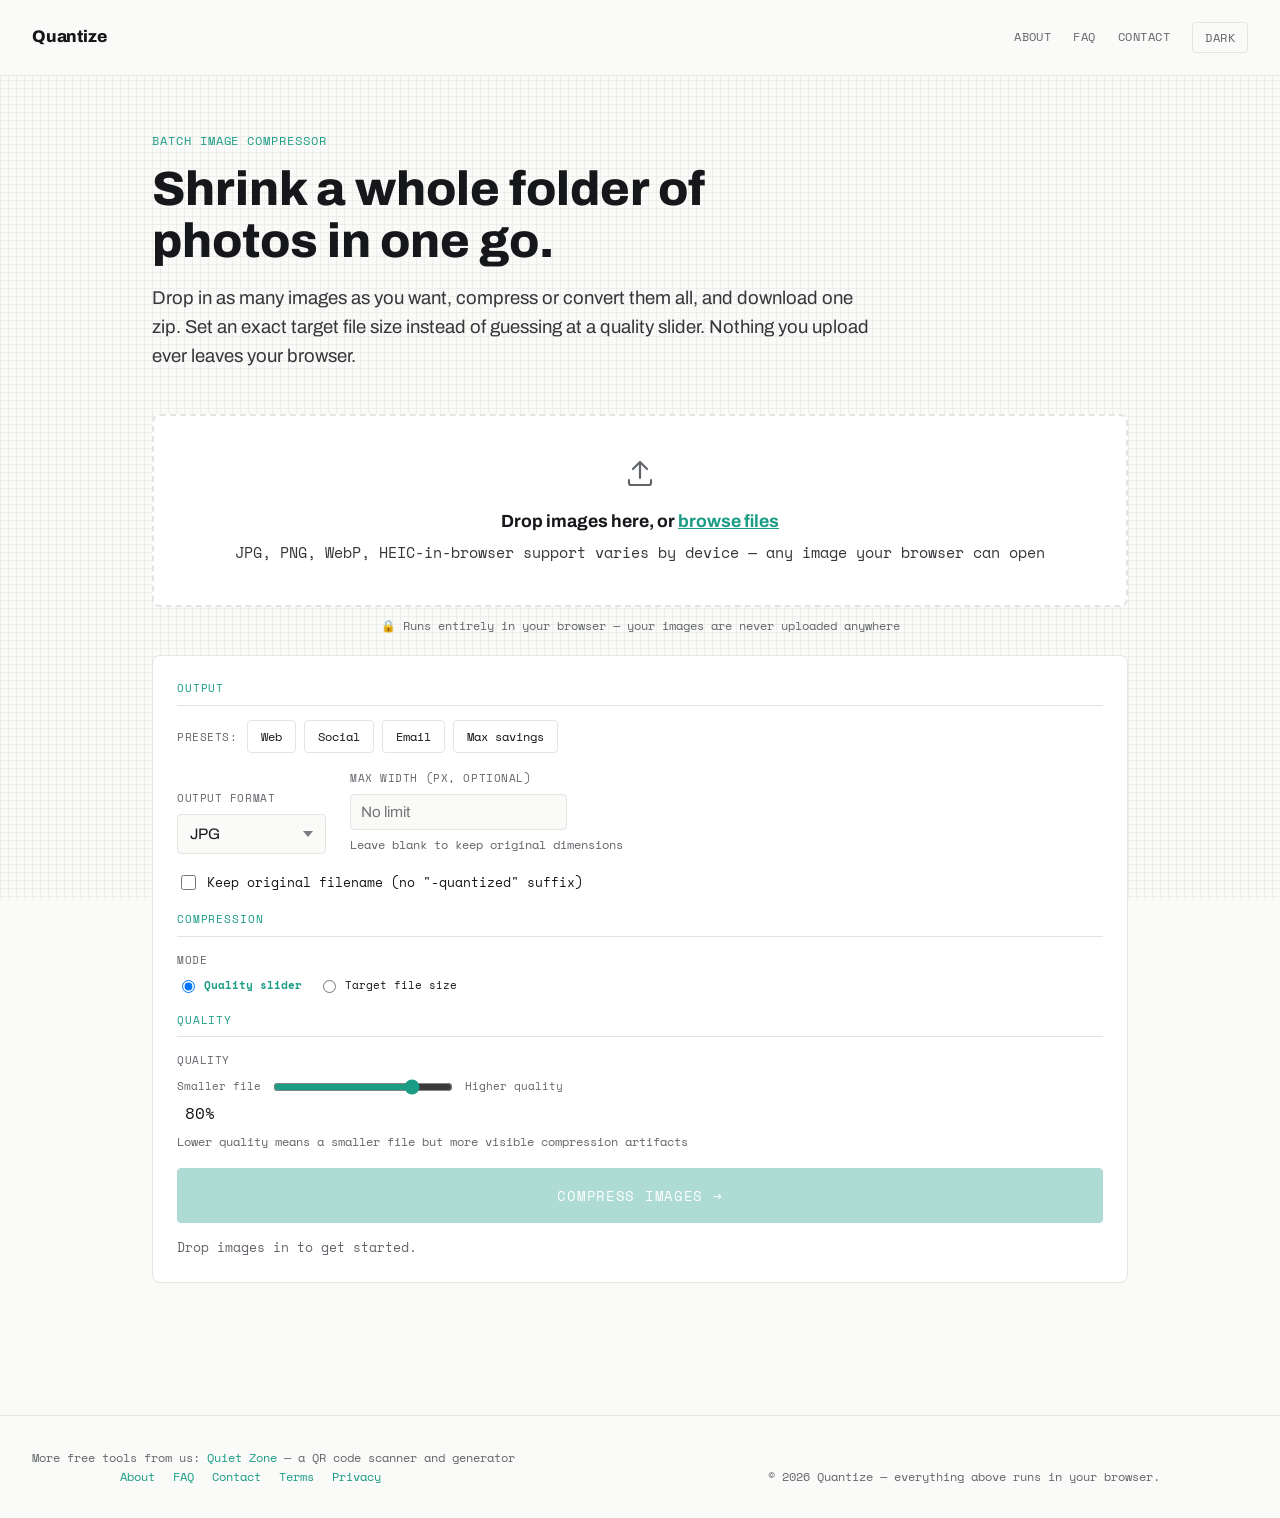
==== index.html @ 9f0f2fe8 "Remove duplicate Compress Again CTA after results, enlarge before/after previews, badge-style ready " ====
<!DOCTYPE html>
<html lang="en">
<head>
<meta charset="UTF-8">
<meta name="viewport" content="width=device-width, initial-scale=1">
<!-- Google tag (gtag.js) -->
<script async src="https://www.googletagmanager.com/gtag/js?id=G-Q3MKYL0ENC"></script>
<script>
  window.dataLayer = window.dataLayer || [];
  function gtag(){dataLayer.push(arguments);}
  gtag('js', new Date());
  gtag('config', 'G-Q3MKYL0ENC');
</script>
<meta name="google-adsense-account" content="ca-pub-8828337552440063">
<script>
(function(){
  try {
    var saved = localStorage.getItem('quantize-theme');
    var theme = saved || (window.matchMedia('(prefers-color-scheme: dark)').matches ? 'dark' : 'light');
    document.documentElement.setAttribute('data-theme', theme);
  } catch (e) {}
})();
</script>
<title>Quantize — Compress, resize, and convert images in bulk</title>
<meta name="description" content="Drop in a batch of images, compress them all, and download one zip. Hit an exact target file size automatically, or convert between JPG, WebP, and PNG. Runs entirely in your browser.">
<meta property="og:type" content="website">
<meta property="og:url" content="https://quantizeapp.com/">
<link rel="canonical" href="https://quantizeapp.com/">
<meta property="og:title" content="Quantize — Compress, resize, and convert images in bulk">
<meta property="og:description" content="Drop in a batch of images, compress them all, and download one zip. Hit an exact target file size automatically, or convert between JPG, WebP, and PNG.">
<meta property="og:image" content="https://quantizeapp.com/quantize-og.png">
<meta property="og:image:width" content="1200">
<meta property="og:image:height" content="630">
<meta name="twitter:card" content="summary_large_image">
<link rel="icon" href="data:image/svg+xml,<svg xmlns='http://www.w3.org/2000/svg' viewBox='0 0 40 40'><rect width='40' height='40' fill='%23FAFAF9'/><rect x='6' y='6' width='12' height='12' fill='%23E4572E'/><rect x='22' y='22' width='12' height='12' fill='%231B9C85'/></svg>">
<link rel="preconnect" href="https://fonts.googleapis.com">
<link href="https://fonts.googleapis.com/css2?family=Archivo:wght@400;700;800&family=Space+Mono:wght@400;700&display=swap" rel="stylesheet">
<link rel="stylesheet" href="quantize-styles.css">
</head>
<body>

<header class="nav">
  <a href="index.html" class="wordmark">Quantize</a>
  <nav class="nav-links">
    <a href="quantize-about.html">About</a>
    <a href="quantize-faq.html">FAQ</a>
    <a href="quantize-contact.html">Contact</a>
    <button id="themeToggle" class="theme-toggle" aria-label="Switch to dark theme">Dark</button>
  </nav>
</header>

<main>
  <section class="hero">
    <p class="eyebrow">Batch image compressor</p>
    <h1>Shrink a whole folder of photos in one go.</h1>
    <p class="lead">Drop in as many images as you want, compress or convert them all, and download one zip. Set an exact target file size instead of guessing at a quality slider. Nothing you upload ever leaves your browser.</p>
  </section>

  <section class="tool">
    <div class="drop-zone" id="dropZone" tabindex="0" role="button" aria-label="Drop images here or press Enter to browse files">
      <svg class="upload-icon" width="34" height="34" viewBox="0 0 34 34" fill="none" xmlns="http://www.w3.org/2000/svg" aria-hidden="true">
        <path d="M17 22V6M17 6L10 13M17 6L24 13" stroke="currentColor" stroke-width="2.2" stroke-linecap="round" stroke-linejoin="round"/>
        <path d="M6 24V27C6 28.1046 6.89543 29 8 29H26C27.1046 29 28 28.1046 28 27V24" stroke="currentColor" stroke-width="2.2" stroke-linecap="round" stroke-linejoin="round"/>
      </svg>
      <p class="big" id="dropZoneHeadline">Drop images here, or <span class="browse-link">browse files</span></p>
      <p>JPG, PNG, WebP, HEIC-in-browser support varies by device — any image your browser can open</p>
      <input type="file" id="fileInput" accept="image/*" multiple hidden>
    </div>
    <p class="privacy-badge">🔒 Runs entirely in your browser — your images are never uploaded anywhere</p>
    <p class="upload-error" id="uploadError" hidden></p>

    <div class="preview-bar" id="previewBar">
      <div class="preview-thumbs" id="previewThumbs"></div>
      <p class="preview-count" id="previewCount"></p>
      <span class="upload-confirm" id="uploadConfirm">✓ Added</span>
      <div class="preview-actions">
        <button class="secondary" id="addMoreBtn">+ Add more</button>
        <button class="secondary" id="clearAllBtn">Clear all</button>
      </div>
    </div>

    <div class="controls-card">
      <div class="settings-section">
        <p class="section-label">Output</p>
        <div class="preset-row">
          <span class="preset-label">Presets:</span>
          <button type="button" class="preset-btn" data-preset="web">Web</button>
          <button type="button" class="preset-btn" data-preset="social">Social</button>
          <button type="button" class="preset-btn" data-preset="email">Email</button>
          <button type="button" class="preset-btn" data-preset="max">Max savings</button>
        </div>
        <div class="control-row">
          <div class="control-group">
            <label for="formatSelect">Output format</label>
            <select id="formatSelect">
              <option value="jpeg" selected>JPG</option>
              <option value="webp">WebP</option>
              <option value="png">PNG (lossless)</option>
            </select>
          </div>
          <div class="control-group">
            <label for="maxWidthInput">Max width (px, optional)</label>
            <input type="number" id="maxWidthInput" placeholder="No limit" min="1">
            <span class="field-hint">Leave blank to keep original dimensions</span>
          </div>
        </div>
        <label class="checkbox-row">
          <input type="checkbox" id="keepOriginalNameCheckbox">
          Keep original filename (no "-quantized" suffix)
        </label>
        <p class="png-note" id="pngNote" hidden>PNG is lossless — quality and target-size settings don't apply to it.</p>
      </div>

      <div class="settings-section">
        <p class="section-label">Compression</p>
        <div class="control-row">
          <div class="control-group">
            <label>Mode</label>
            <div class="mode-radios">
              <label><input type="radio" name="mode" value="quality" checked> Quality slider</label>
              <label><input type="radio" name="mode" value="target"> Target file size</label>
            </div>
          </div>
        </div>
      </div>

      <div class="settings-section">
        <p class="section-label" id="qualitySectionLabel">Quality</p>
        <div class="control-row" id="qualityGroup">
          <div class="control-group">
            <label for="qualitySlider">Quality</label>
            <div class="slider-row">
              <span class="slider-endlabel">Smaller file</span>
              <input type="range" id="qualitySlider" min="1" max="100" value="80">
              <span class="slider-endlabel">Higher quality</span>
            </div>
            <span id="qualityValueLabel">80%</span>
            <span class="field-hint">Lower quality means a smaller file but more visible compression artifacts</span>
          </div>
        </div>

        <div class="control-row" id="targetGroup" hidden>
          <div class="control-group">
            <label for="targetSizeInput">Target size</label>
            <div class="target-inputs">
              <input type="number" id="targetSizeInput" placeholder="500" min="1">
              <select id="targetUnitSelect">
                <option value="KB" selected>KB</option>
                <option value="MB">MB</option>
              </select>
            </div>
            <span class="field-hint">An attempted maximum, not a guarantee — already-compressed images may land slightly higher</span>
          </div>
        </div>
      </div>

      <div class="cta-block" id="ctaBlock">
        <div class="estimate-box" id="estimateBox" hidden>
          <span class="estimate-label" id="estimateLabel">Estimate</span>
          <div class="estimate-line">
            <span class="estimate-col">
              <span class="estimate-tag">Original</span>
              <span class="estimate-original" id="estimateOriginal">—</span>
            </span>
            <span class="arrow">→</span>
            <span class="estimate-col">
              <span class="estimate-tag">Output</span>
              <span class="estimate-value" id="estimateValue">—</span>
            </span>
          </div>
          <div class="estimate-savings" id="estimateReduction">—</div>
        </div>
        <div class="action-row">
          <button class="primary cta-big" id="processAllBtn" disabled>Compress images →</button>
        </div>
        <p id="summary">Drop images in to get started.</p>
      </div>

      <div class="progress-wrap" id="progressWrap" hidden>
        <div class="progress-track"><div class="progress-fill" id="progressFill"></div></div>
        <p class="progress-status" id="progressStatusText" aria-live="polite">0 / 0 images</p>
        <p class="progress-file" id="progressFileText"></p>
      </div>

      <div class="results-panel" id="resultsPanel" aria-live="polite">
        <p class="results-status">✓ Compression complete</p>
        <div class="results-hero">
          <span class="results-hero-pct" id="resultsPct">0%</span>
          <span class="results-hero-label" id="resultsHeroLabel">smaller</span>
        </div>
        <p class="results-sizes">
          <span class="results-tag">Original</span>
          <span id="resultsOriginal">0 B</span>
          <span class="arrow">→</span>
          <span class="results-tag">Output</span>
          <span class="accent" id="resultsFinal">0 B</span>
        </p>
        <p class="results-saved" id="resultsSaved" hidden></p>
        <p class="results-ready" id="resultsReady" hidden><span class="results-ready-badge">✓ Ready to download</span></p>
        <p class="results-note" id="resultsNote" hidden></p>
        <p class="results-meta" id="resultsMeta" hidden></p>
        <p class="results-count" id="resultsCountLine" hidden></p>

        <div class="results-preview" id="resultsPreview" hidden>
          <div class="results-preview-col">
            <img id="resultsBeforeImg" alt="Original">
            <span class="compare-label">Original</span>
          </div>
          <div class="results-preview-col">
            <img id="resultsAfterImg" alt="Compressed">
            <span class="compare-label">Compressed</span>
          </div>
        </div>

        <p class="results-download-summary" id="resultsDownloadSummary" hidden>
          <span id="resultsDownloadSummaryText"></span>
          <button type="button" class="copy-btn" id="copyResultInfoBtn">Copy</button>
        </p>

        <button class="secondary" id="tryLowerQualityBtn" hidden>Try lower quality</button>
        <button class="primary cta-big results-download-btn" id="downloadZipBtn" disabled>Download image →</button>
        <button class="text-link" id="downloadAnywayBtn" hidden>Download compressed version anyway</button>
        <p class="results-settings-recap" id="resultsSettingsRecap"></p>
        <div class="results-secondary">
          <button class="secondary" id="compressAgainBtn">Compress again</button>
          <button class="secondary" id="addMoreResultsBtn">Add more images</button>
        </div>
      </div>
    </div>

    <div class="file-list" id="fileList"></div>
    <button class="secondary" id="fileListToggleBtn" hidden></button>
  </section>
</main>

<div class="lightbox" id="lightbox" hidden>
  <button class="lightbox-close" id="lightboxClose" aria-label="Close preview">×</button>
  <img id="lightboxImg" alt="Full-size preview">
</div>

<footer>
<p class="network-links">More free tools from us: <a href="https://usequietzone.com">Quiet Zone</a> — a QR code scanner and generator</p>
  <div class="foot-inner">
    <nav>
      <a href="quantize-about.html">About</a>
      <a href="quantize-faq.html">FAQ</a>
      <a href="quantize-contact.html">Contact</a>
      <a href="quantize-terms.html">Terms</a>
      <a href="quantize-privacy.html">Privacy</a>
    </nav>
    <p>© 2026 Quantize — everything above runs in your browser.</p>
  </div>
</footer>

<script src="quantize-app.js"></script>
<script src="quantize-theme.js"></script>
</body>
</html>
---- quantize-styles.css ----
:root {
  --paper: #FAFAF9;
  --panel: #FFFFFF;
  --ink: #16171A;
  --muted: #62666B;
  --line: #E4E4E1;
  --grid-line: rgba(228, 228, 225, 0.55);
  --before: #E4572E;
  --after: #1B9C85;
  --drop-hover-bg: #F3FBF9;
  --body-text: #34363A;
  --radius: 4px;
  --display: 'Archivo', sans-serif;
  --body: 'Archivo', sans-serif;
  --mono: 'Space Mono', ui-monospace, monospace;
}

html[data-theme="dark"] {
  --paper: #14151A;
  --panel: #1D1F26;
  --ink: #F2F2F0;
  --muted: #AEB1B8;
  --line: #2E313B;
  --grid-line: rgba(46, 49, 59, 0.45);
  --before: #FF7A52;
  --after: #3FCDAE;
  --drop-hover-bg: #172420;
  --body-text: #C7C9CE;
}

* { box-sizing: border-box; }
html, body { margin: 0; padding: 0; }
body {
  background-color: var(--paper);
  background-image:
    linear-gradient(var(--grid-line) 1px, transparent 1px),
    linear-gradient(90deg, var(--grid-line) 1px, transparent 1px);
  background-size: 8px 8px;
  background-attachment: fixed;
  color: var(--ink);
  font-family: var(--body);
  line-height: 1.55;
  -webkit-font-smoothing: antialiased;
}
a { color: var(--after); text-decoration: none; }
a:hover { text-decoration: underline; }
button:focus-visible, a:focus-visible, input:focus-visible, select:focus-visible, .drop-zone:focus-visible {
  outline: 2px solid var(--after);
  outline-offset: 2px;
}

.wordmark {
  font-family: var(--display); font-weight: 800; font-size: 1.05rem; letter-spacing: -.01em; color: var(--ink);
}

header.nav {
  display: flex; justify-content: space-between; align-items: center;
  padding: 22px 32px; border-bottom: 1px solid var(--line); background: var(--paper);
}
.nav-links { display: flex; align-items: center; gap: 22px; font-family: var(--mono); font-size: .74rem; text-transform: uppercase; letter-spacing: .04em; }
.nav-links a { color: var(--muted); }
.nav-links a:hover { color: var(--ink); text-decoration: none; }
.theme-toggle {
  font-family: var(--mono); font-size: .72rem; text-transform: uppercase; letter-spacing: .04em;
  background: none; border: 1px solid var(--line); color: var(--muted); padding: 6px 12px;
  border-radius: var(--radius); cursor: pointer;
}
.theme-toggle:hover { color: var(--ink); border-color: var(--ink); }

main { max-width: 1040px; margin: 0 auto; padding: 0 32px; }

/* Hero */
.hero { padding: 56px 0 36px; max-width: 720px; }
.hero .eyebrow { font-family: var(--mono); font-size: .74rem; text-transform: uppercase; letter-spacing: .08em; color: var(--after); margin: 0 0 14px; }
.hero h1 { font-family: var(--display); font-weight: 800; font-size: clamp(2rem, 4vw, 3rem); line-height: 1.08; margin: 0 0 16px; }
.hero p.lead { color: var(--body-text); font-size: 1.16rem; margin: 0; }

/* Drop zone */
.tool { padding: 8px 0 72px; }
.drop-zone {
  border: 2px dashed var(--line); border-radius: 8px; background: var(--panel);
  padding: 40px 24px; text-align: center; cursor: pointer; transition: border-color .15s ease, background .15s ease;
}
.drop-zone:hover, .drop-zone.dragover { border-color: var(--after); background: var(--drop-hover-bg); }
.drop-zone.dragover p.big { color: var(--after); }
.drop-zone.has-files { display: none; }
.drop-zone p { margin: 0; font-family: var(--mono); font-size: .94rem; color: var(--body-text); }
.drop-zone p.big { font-family: var(--display); font-weight: 700; font-size: 1.1rem; color: var(--ink); margin-bottom: 6px; }
.upload-icon { color: var(--muted); margin-bottom: 10px; transition: color .15s ease, transform .15s ease; }
.drop-zone:hover .upload-icon, .drop-zone.dragover .upload-icon { color: var(--after); transform: translateY(-2px); }
.browse-link { color: var(--after); text-decoration: underline; }
.privacy-badge {
  font-family: var(--mono); font-size: .74rem; color: var(--muted); text-align: center;
  margin: 10px 0 0;
}
.drop-zone.has-files + .privacy-badge { display: none; }

/* Preview bar (shown once files are selected) */
.preview-bar {
  display: none;
  align-items: center;
  gap: 16px;
  flex-wrap: wrap;
  background: var(--panel);
  border: 1px solid var(--line);
  border-radius: 8px;
  padding: 12px 16px;
  margin-bottom: 20px;
}
.preview-bar.visible { display: flex; }
.preview-thumbs {
  display: flex;
  gap: 8px;
  overflow-x: auto;
  flex: 1;
  min-width: 160px;
}
.preview-thumbs img, .preview-thumbs .thumb-more {
  width: 44px; height: 44px; border-radius: 3px; flex-shrink: 0;
}
.preview-thumbs img { object-fit: cover; border: 1px solid var(--line); }
.preview-thumbs .thumb-more {
  background: var(--paper); border: 1px solid var(--line);
  display: flex; align-items: center; justify-content: center;
  font-family: var(--mono); font-size: .72rem; color: var(--muted);
}
.preview-count { font-family: var(--mono); font-size: .84rem; color: var(--ink); font-weight: 700; white-space: nowrap; margin: 0; }
.upload-confirm {
  font-family: var(--mono); font-size: .78rem; color: var(--after); white-space: nowrap;
  opacity: 0; transition: opacity .3s ease;
}
.upload-confirm.show { opacity: 1; }
.preview-actions { display: flex; gap: 8px; flex-shrink: 0; margin-left: auto; }

.upload-error {
  font-family: var(--mono); font-size: .78rem; color: var(--before);
  margin: 10px 0 0; padding: 0;
}
.upload-error[hidden] { display: none; }

/* Controls */
.controls-card {
  background: var(--panel); border: 1px solid var(--line); border-radius: 8px;
  padding: 24px; margin-top: 20px;
}
.settings-section { margin-bottom: 18px; }
.settings-section:last-of-type { margin-bottom: 0; }
.section-label {
  font-family: var(--mono); font-size: .68rem; text-transform: uppercase; letter-spacing: .08em;
  color: var(--after); margin: 0 0 14px; padding-bottom: 8px; border-bottom: 1px solid var(--line);
}
.control-row { display: flex; flex-wrap: wrap; gap: 24px; align-items: flex-end; margin-bottom: 18px; }
.control-row:last-child { margin-bottom: 0; }
.control-row[hidden] { display: none; }
.control-group label {
  display: block; font-family: var(--mono); font-size: .7rem; text-transform: uppercase;
  letter-spacing: .05em; color: var(--muted); margin-bottom: 8px;
}
.control-group input[type="number"] {
  font-family: var(--body); font-size: .95rem; padding: 9px 10px; border: 1px solid var(--line);
  border-radius: var(--radius); background: var(--paper); color: var(--ink);
}
.field-hint { display: block; font-family: var(--mono); font-size: .72rem; color: var(--muted); margin-top: 6px; }
.control-group select {
  appearance: none; -webkit-appearance: none; -moz-appearance: none;
  font-family: var(--body); font-size: .95rem; padding: 9px 34px 9px 12px;
  border: 1px solid var(--line); border-radius: var(--radius);
  background-color: var(--paper); color: var(--ink);
  background-image: url("data:image/svg+xml;utf8,<svg xmlns='http://www.w3.org/2000/svg' width='10' height='6'><path d='M0 0l5 6 5-6z' fill='%237A7D82'/></svg>");
  background-repeat: no-repeat;
  background-position: right 12px center;
  cursor: pointer;
  min-height: 40px;
}
.control-group select:hover { border-color: var(--muted); }
.mode-radios { display: flex; gap: 16px; font-family: var(--mono); font-size: .82rem; }
.mode-radios label { display: flex; align-items: center; gap: 6px; text-transform: none; letter-spacing: 0; color: var(--ink); margin-bottom: 0; }
.mode-radios label:has(input:checked) { color: var(--after); font-weight: 700; }
#qualityGroup input[type="range"] { width: 180px; vertical-align: middle; accent-color: var(--after); }
#qualityValueLabel { font-family: var(--mono); margin-left: 8px; }
.slider-row { display: flex; align-items: center; gap: 10px; margin-bottom: 4px; }
.slider-endlabel { font-family: var(--mono); font-size: .68rem; color: var(--muted); white-space: nowrap; }
.target-inputs { display: flex; gap: 8px; align-items: center; }
.target-inputs input { width: 90px; }
.target-inputs select { width: 78px; padding-right: 28px; }
.png-note { font-family: var(--mono); font-size: .78rem; color: var(--before); margin: 12px 0 0; }
.png-note[hidden] { display: none; }

.preset-row { display: flex; align-items: center; gap: 8px; flex-wrap: wrap; margin-bottom: 16px; }
.preset-label { font-family: var(--mono); font-size: .7rem; text-transform: uppercase; letter-spacing: .05em; color: var(--muted); margin-right: 2px; }
.preset-btn {
  font-family: var(--mono); font-size: .74rem; padding: 7px 13px; border-radius: var(--radius);
  border: 1px solid var(--line); background: var(--panel); color: var(--ink); cursor: pointer;
  transition: border-color .15s ease, color .15s ease;
}
.preset-btn:hover { border-color: var(--after); }
.preset-btn.active { border-color: var(--after); color: var(--after); background: var(--drop-hover-bg); }

.checkbox-row {
  display: flex; align-items: center; gap: 8px; font-family: var(--mono); font-size: .82rem;
  color: var(--ink); margin: 4px 0 0; cursor: pointer;
}
.checkbox-row input[type="checkbox"] { accent-color: var(--after); width: 15px; height: 15px; cursor: pointer; }

/* CTA block: estimate sits right above the primary action */
.cta-block { margin-top: 0; }

/* Estimate box: Original → Estimated on line 1, savings on its own prominent line 2 */
.estimate-box {
  background: var(--paper); border: 1px dashed var(--line); border-radius: var(--radius);
  padding: 12px 16px; margin-bottom: 12px; font-family: var(--mono);
}
.estimate-box[hidden] { display: none; }
.estimate-label { font-size: .68rem; text-transform: uppercase; letter-spacing: .06em; color: var(--muted); display: block; margin-bottom: 6px; }
.estimate-line { display: flex; align-items: flex-end; gap: 14px; flex-wrap: wrap; }
.estimate-col { display: flex; flex-direction: column; gap: 2px; }
.estimate-tag { font-size: .62rem; text-transform: uppercase; letter-spacing: .05em; color: var(--muted); }
.estimate-original { font-size: .92rem; color: var(--muted); }
.estimate-value { font-size: .98rem; color: var(--ink); font-weight: 700; }
.estimate-savings { font-family: var(--display); font-size: 1.15rem; font-weight: 800; color: var(--after); margin-top: 8px; }

.action-row { display: flex; gap: 12px; align-items: center; flex-wrap: wrap; margin-top: 4px; }
button.primary {
  font-family: var(--mono); font-size: .8rem; text-transform: uppercase; letter-spacing: .05em;
  padding: 12px 22px; border: 1px solid var(--ink); background: var(--ink); color: var(--paper);
  cursor: pointer; border-radius: var(--radius);
}
button.primary:hover:not(:disabled) { background: var(--after); border-color: var(--after); }
button.primary:disabled { opacity: .4; cursor: not-allowed; }
button.primary:active:not(:disabled) { transform: scale(.98); }
button.primary.cta-big {
  width: 100%;
  padding: 16px 26px;
  font-size: .9rem;
  background: var(--after);
  border-color: var(--after);
  color: #fff;
}
button.primary.cta-big:hover:not(:disabled) { background: var(--ink); border-color: var(--ink); }
button.primary.cta-big:disabled { opacity: .35; }
button.secondary {
  font-family: var(--mono); font-size: .8rem; text-transform: uppercase; letter-spacing: .05em;
  padding: 12px 22px; border: 1px solid var(--line); background: var(--panel); color: var(--ink);
  cursor: pointer; border-radius: var(--radius);
  transition: border-color .15s ease, transform .1s ease;
}
button.secondary:hover:not(:disabled) { border-color: var(--ink); }
button.secondary:active:not(:disabled) { transform: scale(.97); }
button.secondary:disabled { opacity: .4; cursor: not-allowed; }

/* Disabled form controls while a batch is processing */
select:disabled, input:disabled { opacity: .5; cursor: not-allowed; }
.mode-radios label:has(input:disabled) { opacity: .5; }

#summary { font-family: var(--mono); font-size: .84rem; color: var(--muted); margin: 14px 0 0; }
#summary[hidden] { display: none; }

/* Progress */
.progress-wrap { margin-top: 18px; }
.progress-wrap[hidden] { display: none; }
.progress-track { height: 8px; background: var(--line); border-radius: 4px; overflow: hidden; margin-bottom: 8px; }
.progress-fill { height: 100%; width: 0%; background: var(--after); transition: width .2s ease; }
.progress-status { font-family: var(--mono); font-size: .8rem; color: var(--muted); margin: 0; }
.progress-file { font-family: var(--mono); font-size: .78rem; color: var(--ink); margin: 4px 0 0; white-space: nowrap; overflow: hidden; text-overflow: ellipsis; }

/* Results / completion state */
.results-panel { display: none; margin-top: 12px; padding-top: 12px; border-top: 1px dashed var(--line); }
.results-panel.visible { display: block; }
.results-status {
  font-family: var(--mono); font-size: .78rem; color: var(--after); font-weight: 700;
  margin: 0 0 8px; text-transform: uppercase; letter-spacing: .04em;
}
.results-hero { display: flex; align-items: baseline; gap: 8px; margin-bottom: 4px; }
.results-hero-pct { font-family: var(--display); font-weight: 800; font-size: 2.3rem; line-height: 1; color: var(--after); }
.results-hero-pct.no-reduction { font-size: 1.5rem; color: var(--before); text-transform: uppercase; letter-spacing: .03em; }
.results-hero-label { font-family: var(--mono); font-size: .95rem; color: var(--muted); text-transform: uppercase; letter-spacing: .04em; }
.results-sizes { font-family: var(--mono); font-size: .96rem; color: var(--ink); margin: 0 0 4px; }
.results-sizes .arrow { margin: 0 6px; color: var(--muted); }
.results-sizes .accent { color: var(--after); font-weight: 700; }
.results-sizes .accent.no-reduction-color { color: var(--before); }
.results-tag { font-family: var(--mono); font-size: .66rem; text-transform: uppercase; letter-spacing: .04em; color: var(--muted); margin-right: 4px; }
.results-saved { font-family: var(--mono); font-size: .86rem; color: var(--after); font-weight: 700; margin: 0 0 10px; }
.results-saved[hidden] { display: none; }
.results-ready {
  margin: 0 0 12px;
}
.results-ready[hidden] { display: none; }
.results-ready-badge {
  display: inline-flex; align-items: center; gap: 5px;
  font-family: var(--mono); font-size: .72rem; font-weight: 700; text-transform: uppercase; letter-spacing: .04em;
  color: var(--after); background: var(--drop-hover-bg); border: 1px solid var(--after);
  padding: 4px 11px; border-radius: 999px;
}
.results-note { font-family: var(--mono); font-size: .8rem; color: var(--muted); margin: 0 0 10px; }
.results-note[hidden] { display: none; }
.results-meta { font-family: var(--mono); font-size: .8rem; color: var(--muted); margin: 0 0 10px; }
.results-meta[hidden] { display: none; }
.results-count { font-family: var(--mono); font-size: .8rem; color: var(--muted); margin: 0 0 10px; }
.results-count[hidden] { display: none; }
.results-preview {
  display: grid; grid-template-columns: 1fr 1fr; gap: 12px;
  margin-bottom: 12px; max-width: 420px;
}
.results-preview[hidden] { display: none; }
.results-preview-col { text-align: center; }
.results-preview-col img {
  width: 100%; max-height: 140px; object-fit: contain; border-radius: 4px;
  background: var(--paper); border: 1px solid var(--line); cursor: zoom-in;
}
.results-preview-col .compare-label { display: block; margin-top: 4px; }
#tryLowerQualityBtn { width: 100%; margin-bottom: 10px; }
#tryLowerQualityBtn[hidden] { display: none; }
.results-download-summary {
  display: flex; align-items: center; justify-content: space-between; gap: 10px;
  font-family: var(--mono); font-size: .78rem; color: var(--muted);
  margin: 0 0 10px; padding: 8px 12px; background: var(--paper); border: 1px solid var(--line); border-radius: var(--radius);
}
.results-download-summary[hidden] { display: none; }
.copy-btn {
  font-family: var(--mono); font-size: .68rem; text-transform: uppercase; letter-spacing: .04em;
  padding: 4px 10px; border-radius: var(--radius); border: 1px solid var(--line); background: var(--panel);
  color: var(--ink); cursor: pointer; flex-shrink: 0;
}
.copy-btn:hover { border-color: var(--after); color: var(--after); }
.copy-btn.copied { border-color: var(--after); color: var(--after); }
.text-link {
  display: block; width: 100%; text-align: center; background: none; border: none;
  font-family: var(--mono); font-size: .78rem; color: var(--muted); text-decoration: underline;
  cursor: pointer; padding: 8px 0 0;
}
.text-link:hover { color: var(--ink); }
.text-link[hidden] { display: none; }
.results-settings-recap { font-family: var(--mono); font-size: .76rem; color: var(--muted); margin: 10px 0 0; text-align: center; }
.results-secondary { display: flex; gap: 10px; flex-wrap: wrap; margin-top: 10px; }
.results-secondary button { flex: 1; min-width: 140px; }

/* File list */
.file-list { margin-top: 20px; display: flex; flex-direction: column; gap: 10px; }
.file-list:not(.expanded) .file-row:nth-child(n+9) { display: none; }
#fileListToggleBtn { margin-top: 12px; width: 100%; }
#fileListToggleBtn[hidden] { display: none; }
.file-row {
  display: flex; align-items: center; gap: 14px; background: var(--panel);
  border: 1px solid var(--line); border-radius: var(--radius); padding: 12px 14px;
}
.file-row.expanded { flex-wrap: wrap; }
.thumb { width: 48px; height: 48px; object-fit: cover; border-radius: 3px; background: var(--line); flex-shrink: 0; }
.thumb-loading { animation: pulse 1.2s ease-in-out infinite; }
@keyframes pulse { 0%, 100% { opacity: .5; } 50% { opacity: .9; } }
.file-info { flex: 1; min-width: 0; }
.file-name { margin: 0 0 4px; font-size: .92rem; white-space: nowrap; overflow: hidden; text-overflow: ellipsis; }
.file-sizes { margin: 0; font-family: var(--mono); font-size: .82rem; display: flex; align-items: center; gap: 6px; flex-wrap: wrap; }
.file-status {
  font-family: var(--mono); font-size: .68rem; text-transform: uppercase; letter-spacing: .04em;
  padding: 2px 7px; border-radius: 3px; border: 1px solid var(--line); color: var(--muted); margin-left: 4px;
}
.file-status.status-ready { color: var(--muted); }
.file-status.status-processing { color: var(--after); border-color: var(--after); }
.file-status.status-done { color: var(--after); border-color: var(--after); background: var(--drop-hover-bg); }
.file-status.status-failed { color: var(--before); border-color: var(--before); }
.file-status.status-target-missed { color: var(--before); border-color: var(--before); margin-left: 4px; }
.size-before { color: var(--before); }
.size-after { color: var(--after); }
.arrow { color: var(--muted); }
.saved-pct { color: var(--after); font-weight: 700; margin-left: 4px; }
.saved-pct.no-reduction { color: var(--before); }
.file-error { margin: 0; font-family: var(--mono); font-size: .82rem; color: var(--before); }
.file-actions { display: flex; gap: 8px; flex-shrink: 0; }
.file-actions button {
  font-family: var(--mono); font-size: .74rem; padding: 7px 12px; border-radius: var(--radius);
  border: 1px solid var(--line); background: var(--paper); color: var(--ink); cursor: pointer;
}
.file-actions button:hover:not(:disabled) { border-color: var(--after); color: var(--after); }
.file-actions button:disabled { opacity: .35; cursor: not-allowed; }
.row-remove { font-size: .95rem !important; padding: 6px 10px !important; }
.row-compare[aria-expanded="true"] { border-color: var(--after); color: var(--after); }

/* Before/after compare panel */
.compare-panel {
  display: none;
  grid-template-columns: 1fr 1fr;
  gap: 14px;
}
.compare-panel.visible {
  display: grid;
  flex: 1 0 100%;
  margin-top: 12px;
  padding-top: 12px;
  border-top: 1px dashed var(--line);
}
.compare-col { text-align: center; }
.compare-col img {
  width: 100%; max-height: 190px; object-fit: contain; border-radius: 4px;
  background: var(--paper); border: 1px solid var(--line); cursor: zoom-in;
}
.compare-label { font-family: var(--mono); font-size: .68rem; text-transform: uppercase; letter-spacing: .04em; color: var(--muted); margin: 8px 0 2px; }
.compare-meta { font-family: var(--mono); font-size: .78rem; color: var(--ink); margin: 0; }

footer { border-top: 1px solid var(--line); padding: 32px; margin-top: 40px; background: var(--paper); }
footer .foot-inner { max-width: 1040px; margin: 0 auto; display: flex; justify-content: space-between; align-items: center; flex-wrap: wrap; gap: 12px; }
footer nav { display: flex; gap: 18px; font-family: var(--mono); font-size: .76rem; }
footer p { color: var(--muted); font-size: .76rem; margin: 0; font-family: var(--mono); }

/* Legal pages */
.legal { padding: 52px 0 80px; max-width: 720px; }
.legal h1 { font-family: var(--display); font-weight: 800; font-size: 2rem; margin-bottom: 6px; }
.legal .updated { font-family: var(--mono); font-size: .76rem; color: var(--muted); margin-bottom: 36px; }
.legal h2 { font-family: var(--display); font-weight: 700; font-size: 1.15rem; margin-top: 34px; }
.legal p, .legal li { color: var(--body-text); }
.legal ul { padding-left: 20px; }

.faq-item { border-bottom: 1px solid var(--line); padding: 18px 0; }
.faq-item summary {
  cursor: pointer; font-family: var(--display); font-weight: 700; font-size: 1.02rem;
  color: var(--ink); list-style: none; display: flex; align-items: center; justify-content: space-between; gap: 16px;
}
.faq-item summary::-webkit-details-marker { display: none; }
.faq-item summary::after { content: "+"; font-family: var(--mono); font-size: 1.1rem; color: var(--after); flex-shrink: 0; }
.faq-item[open] summary::after { content: "–"; }
.faq-item p { margin: 12px 0 0; color: var(--body-text); }

.contact-card {
  max-width: 480px; padding: 26px; background: var(--panel); border: 1px solid var(--line);
  border-radius: 8px; margin: 24px 0;
}
.contact-card p.kind { font-family: var(--mono); font-size: .7rem; text-transform: uppercase; letter-spacing: .05em; color: var(--muted); margin: 0 0 6px; }
.mail-btn {
  display: inline-flex; align-items: center; font-family: var(--mono); font-size: .84rem;
  padding: 11px 20px; background: var(--ink); color: var(--paper); border-radius: var(--radius);
  margin-top: 8px;
}
.mail-btn:hover { background: var(--after); text-decoration: none; }

@media (max-width: 760px) {
  header.nav { padding: 18px; }
  main { padding: 0 18px; }
  .controls-card { padding: 18px; }
  .control-row { flex-direction: column; align-items: stretch; }
  .file-row { flex-wrap: wrap; }
  .compare-panel.visible { grid-template-columns: 1fr; }
  .results-preview { grid-template-columns: 1fr; max-width: 100%; }
  .preview-actions { margin-left: 0; width: 100%; justify-content: flex-end; }
}

/* Full-size preview lightbox */
.lightbox {
  position: fixed; inset: 0; background: rgba(10, 11, 13, 0.88);
  display: flex; align-items: center; justify-content: center;
  z-index: 1000; padding: 40px; overflow: auto;
}
.lightbox[hidden] { display: none; }
.lightbox img { max-width: 100%; max-height: 100%; border-radius: 4px; box-shadow: 0 8px 40px rgba(0,0,0,0.5); }
.lightbox-close {
  position: fixed; top: 20px; right: 24px; width: 40px; height: 40px;
  border-radius: 50%; border: 1px solid rgba(255,255,255,0.3); background: rgba(0,0,0,0.4);
  color: #fff; font-size: 1.3rem; line-height: 1; cursor: pointer;
}
.lightbox-close:hover { background: rgba(0,0,0,0.7); }
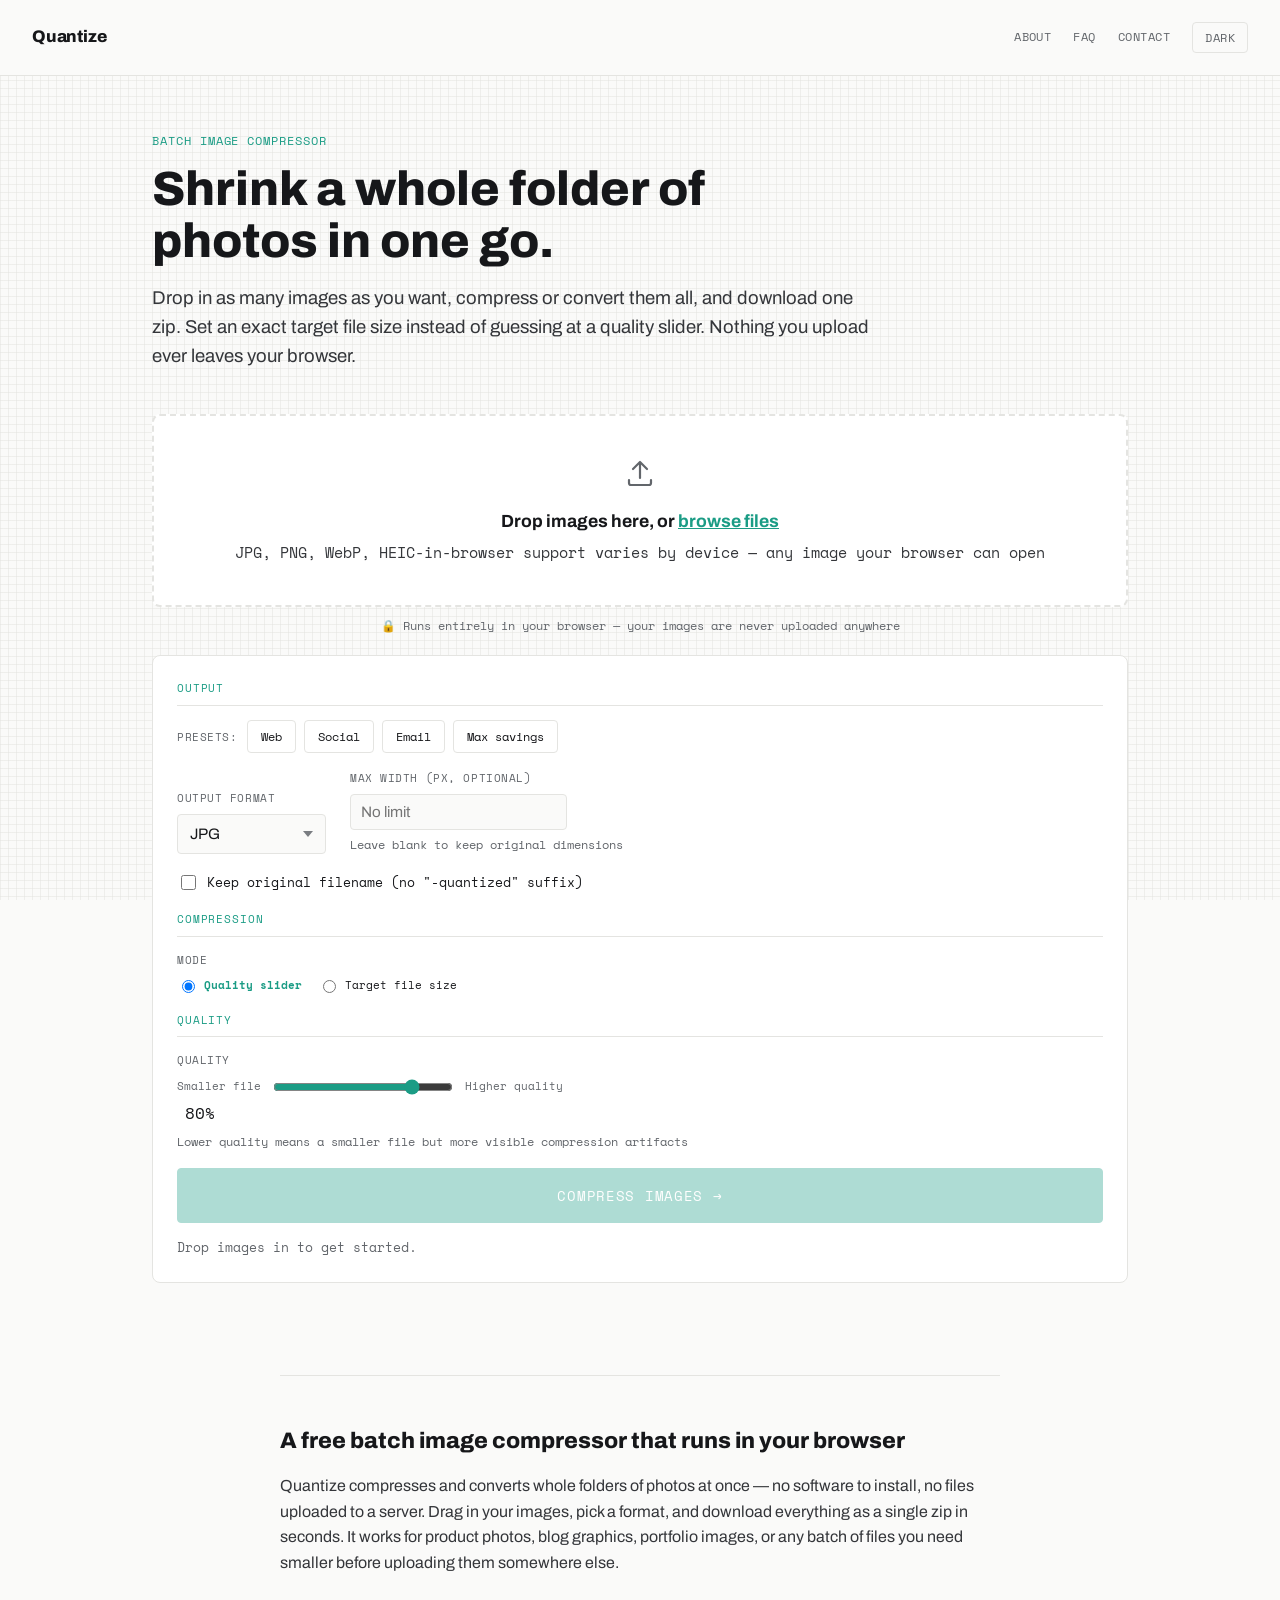
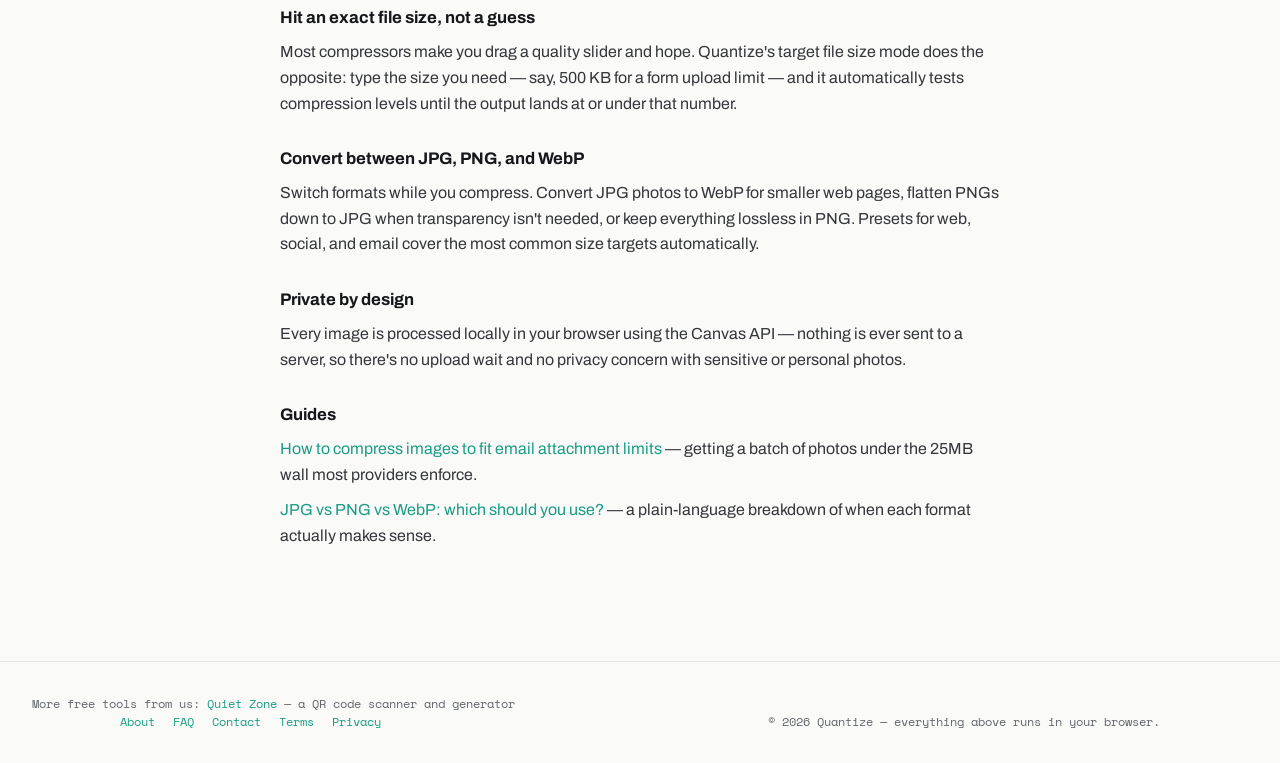
==== commit 3618b2c6: "SEO pass: structured data, meta tags, and two new guide pages" ====
--- a/index.html
+++ b/index.html
@@ -31,11 +31,39 @@
 <meta property="og:image" content="https://quantizeapp.com/quantize-og.png">
 <meta property="og:image:width" content="1200">
 <meta property="og:image:height" content="630">
+<meta property="og:site_name" content="Quantize">
+<meta property="og:locale" content="en_US">
 <meta name="twitter:card" content="summary_large_image">
+<meta name="twitter:title" content="Quantize — Compress, resize, and convert images in bulk">
+<meta name="twitter:description" content="Drop in a batch of images, compress them all, and download one zip. Hit an exact target file size automatically, or convert between JPG, WebP, and PNG.">
+<meta name="twitter:image" content="https://quantizeapp.com/quantize-og.png">
+<meta name="robots" content="index, follow">
 <link rel="icon" href="data:image/svg+xml,<svg xmlns='http://www.w3.org/2000/svg' viewBox='0 0 40 40'><rect width='40' height='40' fill='%23FAFAF9'/><rect x='6' y='6' width='12' height='12' fill='%23E4572E'/><rect x='22' y='22' width='12' height='12' fill='%231B9C85'/></svg>">
 <link rel="preconnect" href="https://fonts.googleapis.com">
 <link href="https://fonts.googleapis.com/css2?family=Archivo:wght@400;700;800&family=Space+Mono:wght@400;700&display=swap" rel="stylesheet">
 <link rel="stylesheet" href="quantize-styles.css">
+<script type="application/ld+json">
+{
+  "@context": "https://schema.org",
+  "@type": "SoftwareApplication",
+  "name": "Quantize",
+  "url": "https://quantizeapp.com/",
+  "applicationCategory": "MultimediaApplication",
+  "operatingSystem": "Any (runs in browser)",
+  "description": "A free, browser-based batch image compressor and converter. Drop in a folder of JPG, PNG, or WebP images, compress or convert them all at once, and download a single zip. Includes a target-file-size mode that automatically finds the compression level needed to hit an exact size.",
+  "offers": {
+    "@type": "Offer",
+    "price": "0",
+    "priceCurrency": "USD"
+  },
+  "featureList": [
+    "Batch compress and convert JPG, PNG, and WebP images",
+    "Target file size mode — automatically hits a chosen KB/MB target",
+    "Runs entirely client-side, no uploads to a server",
+    "Download results as a single zip"
+  ]
+}
+</script>
 </head>
 <body>
 
@@ -196,7 +224,6 @@
           <span class="accent" id="resultsFinal">0 B</span>
         </p>
         <p class="results-saved" id="resultsSaved" hidden></p>
-        <p class="results-ready" id="resultsReady" hidden><span class="results-ready-badge">✓ Ready to download</span></p>
         <p class="results-note" id="resultsNote" hidden></p>
         <p class="results-meta" id="resultsMeta" hidden></p>
         <p class="results-count" id="resultsCountLine" hidden></p>
@@ -218,11 +245,12 @@
         </p>
 
         <button class="secondary" id="tryLowerQualityBtn" hidden>Try lower quality</button>
+        <p class="results-ready" id="resultsReady" hidden><span class="results-ready-badge">✓ <span id="resultsReadyText">Ready to download</span></span></p>
         <button class="primary cta-big results-download-btn" id="downloadZipBtn" disabled>Download image →</button>
         <button class="text-link" id="downloadAnywayBtn" hidden>Download compressed version anyway</button>
         <p class="results-settings-recap" id="resultsSettingsRecap"></p>
         <div class="results-secondary">
-          <button class="secondary" id="compressAgainBtn">Compress again</button>
+          <button class="secondary" id="compressAgainBtn">Adjust &amp; compress again →</button>
           <button class="secondary" id="addMoreResultsBtn">Add more images</button>
         </div>
       </div>
@@ -230,6 +258,24 @@
 
     <div class="file-list" id="fileList"></div>
     <button class="secondary" id="fileListToggleBtn" hidden></button>
+  </section>
+
+  <section class="seo-content">
+    <h2>A free batch image compressor that runs in your browser</h2>
+    <p>Quantize compresses and converts whole folders of photos at once — no software to install, no files uploaded to a server. Drag in your images, pick a format, and download everything as a single zip in seconds. It works for product photos, blog graphics, portfolio images, or any batch of files you need smaller before uploading them somewhere else.</p>
+
+    <h3>Hit an exact file size, not a guess</h3>
+    <p>Most compressors make you drag a quality slider and hope. Quantize's target file size mode does the opposite: type the size you need — say, 500 KB for a form upload limit — and it automatically tests compression levels until the output lands at or under that number.</p>
+
+    <h3>Convert between JPG, PNG, and WebP</h3>
+    <p>Switch formats while you compress. Convert JPG photos to WebP for smaller web pages, flatten PNGs down to JPG when transparency isn't needed, or keep everything lossless in PNG. Presets for web, social, and email cover the most common size targets automatically.</p>
+
+    <h3>Private by design</h3>
+    <p>Every image is processed locally in your browser using the Canvas API — nothing is ever sent to a server, so there's no upload wait and no privacy concern with sensitive or personal photos.</p>
+
+    <h3>Guides</h3>
+    <p><a href="quantize-guide-email-attachments.html">How to compress images to fit email attachment limits</a> — getting a batch of photos under the 25MB wall most providers enforce.</p>
+    <p><a href="quantize-guide-jpg-vs-png-vs-webp.html">JPG vs PNG vs WebP: which should you use?</a> — a plain-language breakdown of when each format actually makes sense.</p>
   </section>
 </main>
 
--- a/quantize-styles.css
+++ b/quantize-styles.css
@@ -264,25 +264,26 @@
 .progress-file { font-family: var(--mono); font-size: .78rem; color: var(--ink); margin: 4px 0 0; white-space: nowrap; overflow: hidden; text-overflow: ellipsis; }
 
 /* Results / completion state */
-.results-panel { display: none; margin-top: 12px; padding-top: 12px; border-top: 1px dashed var(--line); }
+.results-panel { display: none; margin-top: 10px; padding-top: 10px; border-top: 1px dashed var(--line); }
 .results-panel.visible { display: block; }
 .results-status {
   font-family: var(--mono); font-size: .78rem; color: var(--after); font-weight: 700;
-  margin: 0 0 8px; text-transform: uppercase; letter-spacing: .04em;
-}
-.results-hero { display: flex; align-items: baseline; gap: 8px; margin-bottom: 4px; }
+  margin: 0 0 6px; text-transform: uppercase; letter-spacing: .04em;
+}
+.results-hero { display: flex; align-items: baseline; gap: 8px; margin-bottom: 3px; }
 .results-hero-pct { font-family: var(--display); font-weight: 800; font-size: 2.3rem; line-height: 1; color: var(--after); }
 .results-hero-pct.no-reduction { font-size: 1.5rem; color: var(--before); text-transform: uppercase; letter-spacing: .03em; }
 .results-hero-label { font-family: var(--mono); font-size: .95rem; color: var(--muted); text-transform: uppercase; letter-spacing: .04em; }
-.results-sizes { font-family: var(--mono); font-size: .96rem; color: var(--ink); margin: 0 0 4px; }
+.results-sizes { font-family: var(--mono); font-size: 1.1rem; color: var(--ink); margin: 0 0 4px; }
+.results-sizes #resultsOriginal { font-weight: 700; }
 .results-sizes .arrow { margin: 0 6px; color: var(--muted); }
 .results-sizes .accent { color: var(--after); font-weight: 700; }
 .results-sizes .accent.no-reduction-color { color: var(--before); }
 .results-tag { font-family: var(--mono); font-size: .66rem; text-transform: uppercase; letter-spacing: .04em; color: var(--muted); margin-right: 4px; }
-.results-saved { font-family: var(--mono); font-size: .86rem; color: var(--after); font-weight: 700; margin: 0 0 10px; }
+.results-saved { font-family: var(--mono); font-size: .96rem; color: var(--after); font-weight: 700; margin: 0 0 7px; }
 .results-saved[hidden] { display: none; }
 .results-ready {
-  margin: 0 0 12px;
+  margin: 3px 0 6px;
 }
 .results-ready[hidden] { display: none; }
 .results-ready-badge {
@@ -291,31 +292,34 @@
   color: var(--after); background: var(--drop-hover-bg); border: 1px solid var(--after);
   padding: 4px 11px; border-radius: 999px;
 }
-.results-note { font-family: var(--mono); font-size: .8rem; color: var(--muted); margin: 0 0 10px; }
+.results-note { font-family: var(--mono); font-size: .8rem; color: var(--muted); margin: 0 0 7px; }
 .results-note[hidden] { display: none; }
-.results-meta { font-family: var(--mono); font-size: .8rem; color: var(--muted); margin: 0 0 10px; }
+.results-meta { font-family: var(--mono); font-size: .8rem; color: var(--muted); margin: 0 0 7px; }
 .results-meta[hidden] { display: none; }
-.results-count { font-family: var(--mono); font-size: .8rem; color: var(--muted); margin: 0 0 10px; }
+.results-count { font-family: var(--mono); font-size: .8rem; color: var(--muted); margin: 0 0 7px; }
 .results-count[hidden] { display: none; }
 .results-preview {
   display: grid; grid-template-columns: 1fr 1fr; gap: 12px;
-  margin-bottom: 12px; max-width: 420px;
+  margin-bottom: 9px; max-width: 420px;
 }
 .results-preview[hidden] { display: none; }
 .results-preview-col { text-align: center; }
 .results-preview-col img {
   width: 100%; max-height: 140px; object-fit: contain; border-radius: 4px;
-  background: var(--paper); border: 1px solid var(--line); cursor: zoom-in;
+  background: var(--paper); border: 2px solid var(--line); cursor: zoom-in;
 }
 .results-preview-col .compare-label { display: block; margin-top: 4px; }
-#tryLowerQualityBtn { width: 100%; margin-bottom: 10px; }
+#tryLowerQualityBtn { width: 100%; margin-bottom: 8px; }
 #tryLowerQualityBtn[hidden] { display: none; }
 .results-download-summary {
   display: flex; align-items: center; justify-content: space-between; gap: 10px;
   font-family: var(--mono); font-size: .78rem; color: var(--muted);
-  margin: 0 0 10px; padding: 8px 12px; background: var(--paper); border: 1px solid var(--line); border-radius: var(--radius);
+  margin: 0 0 8px; padding: 6px 10px; background: var(--paper); border: 1px solid var(--line); border-radius: var(--radius);
 }
 .results-download-summary[hidden] { display: none; }
+.results-download-summary span:first-child {
+  flex: 1 1 auto; overflow: hidden; white-space: nowrap; text-overflow: ellipsis; min-width: 0;
+}
 .copy-btn {
   font-family: var(--mono); font-size: .68rem; text-transform: uppercase; letter-spacing: .04em;
   padding: 4px 10px; border-radius: var(--radius); border: 1px solid var(--line); background: var(--panel);
@@ -326,12 +330,12 @@
 .text-link {
   display: block; width: 100%; text-align: center; background: none; border: none;
   font-family: var(--mono); font-size: .78rem; color: var(--muted); text-decoration: underline;
-  cursor: pointer; padding: 8px 0 0;
+  cursor: pointer; padding: 6px 0 0;
 }
 .text-link:hover { color: var(--ink); }
 .text-link[hidden] { display: none; }
-.results-settings-recap { font-family: var(--mono); font-size: .76rem; color: var(--muted); margin: 10px 0 0; text-align: center; }
-.results-secondary { display: flex; gap: 10px; flex-wrap: wrap; margin-top: 10px; }
+.results-settings-recap { font-family: var(--mono); font-size: .76rem; color: var(--muted); margin: 8px 0 0; text-align: center; }
+.results-secondary { display: flex; gap: 10px; flex-wrap: wrap; margin-top: 8px; }
 .results-secondary button { flex: 1; min-width: 140px; }
 
 /* File list */
@@ -391,15 +395,29 @@
 .compare-col { text-align: center; }
 .compare-col img {
   width: 100%; max-height: 190px; object-fit: contain; border-radius: 4px;
-  background: var(--paper); border: 1px solid var(--line); cursor: zoom-in;
-}
-.compare-label { font-family: var(--mono); font-size: .68rem; text-transform: uppercase; letter-spacing: .04em; color: var(--muted); margin: 8px 0 2px; }
+  background: var(--paper); border: 2px solid var(--line); cursor: zoom-in;
+}
+.compare-label { font-family: var(--mono); font-size: .68rem; font-weight: 700; text-transform: uppercase; letter-spacing: .04em; color: var(--muted); margin: 8px 0 2px; }
 .compare-meta { font-family: var(--mono); font-size: .78rem; color: var(--ink); margin: 0; }
+
+/* Reuse the same before/after color language as the file-list size tags,
+   so Original vs Compressed is distinguishable at a glance. */
+.compare-col:first-child img, .results-preview-col:first-child img { border-color: var(--before); }
+.compare-col:last-child img, .results-preview-col:last-child img { border-color: var(--after); }
+.compare-col:first-child .compare-label, .results-preview-col:first-child .compare-label { color: var(--before); }
+.compare-col:last-child .compare-label, .results-preview-col:last-child .compare-label { color: var(--after); }
 
 footer { border-top: 1px solid var(--line); padding: 32px; margin-top: 40px; background: var(--paper); }
 footer .foot-inner { max-width: 1040px; margin: 0 auto; display: flex; justify-content: space-between; align-items: center; flex-wrap: wrap; gap: 12px; }
 footer nav { display: flex; gap: 18px; font-family: var(--mono); font-size: .76rem; }
 footer p { color: var(--muted); font-size: .76rem; margin: 0; font-family: var(--mono); }
+
+/* SEO content block (homepage, below the tool) */
+.seo-content { max-width: 720px; margin: 0 auto; padding: 48px 0 72px; border-top: 1px solid var(--line); }
+.seo-content h2 { font-family: var(--display); font-weight: 800; font-size: 1.4rem; margin: 0 0 14px; }
+.seo-content h3 { font-family: var(--display); font-weight: 700; font-size: 1.05rem; margin: 30px 0 8px; }
+.seo-content p { color: var(--body-text); line-height: 1.6; margin: 0; }
+.seo-content p + p { margin-top: 10px; }
 
 /* Legal pages */
 .legal { padding: 52px 0 80px; max-width: 720px; }
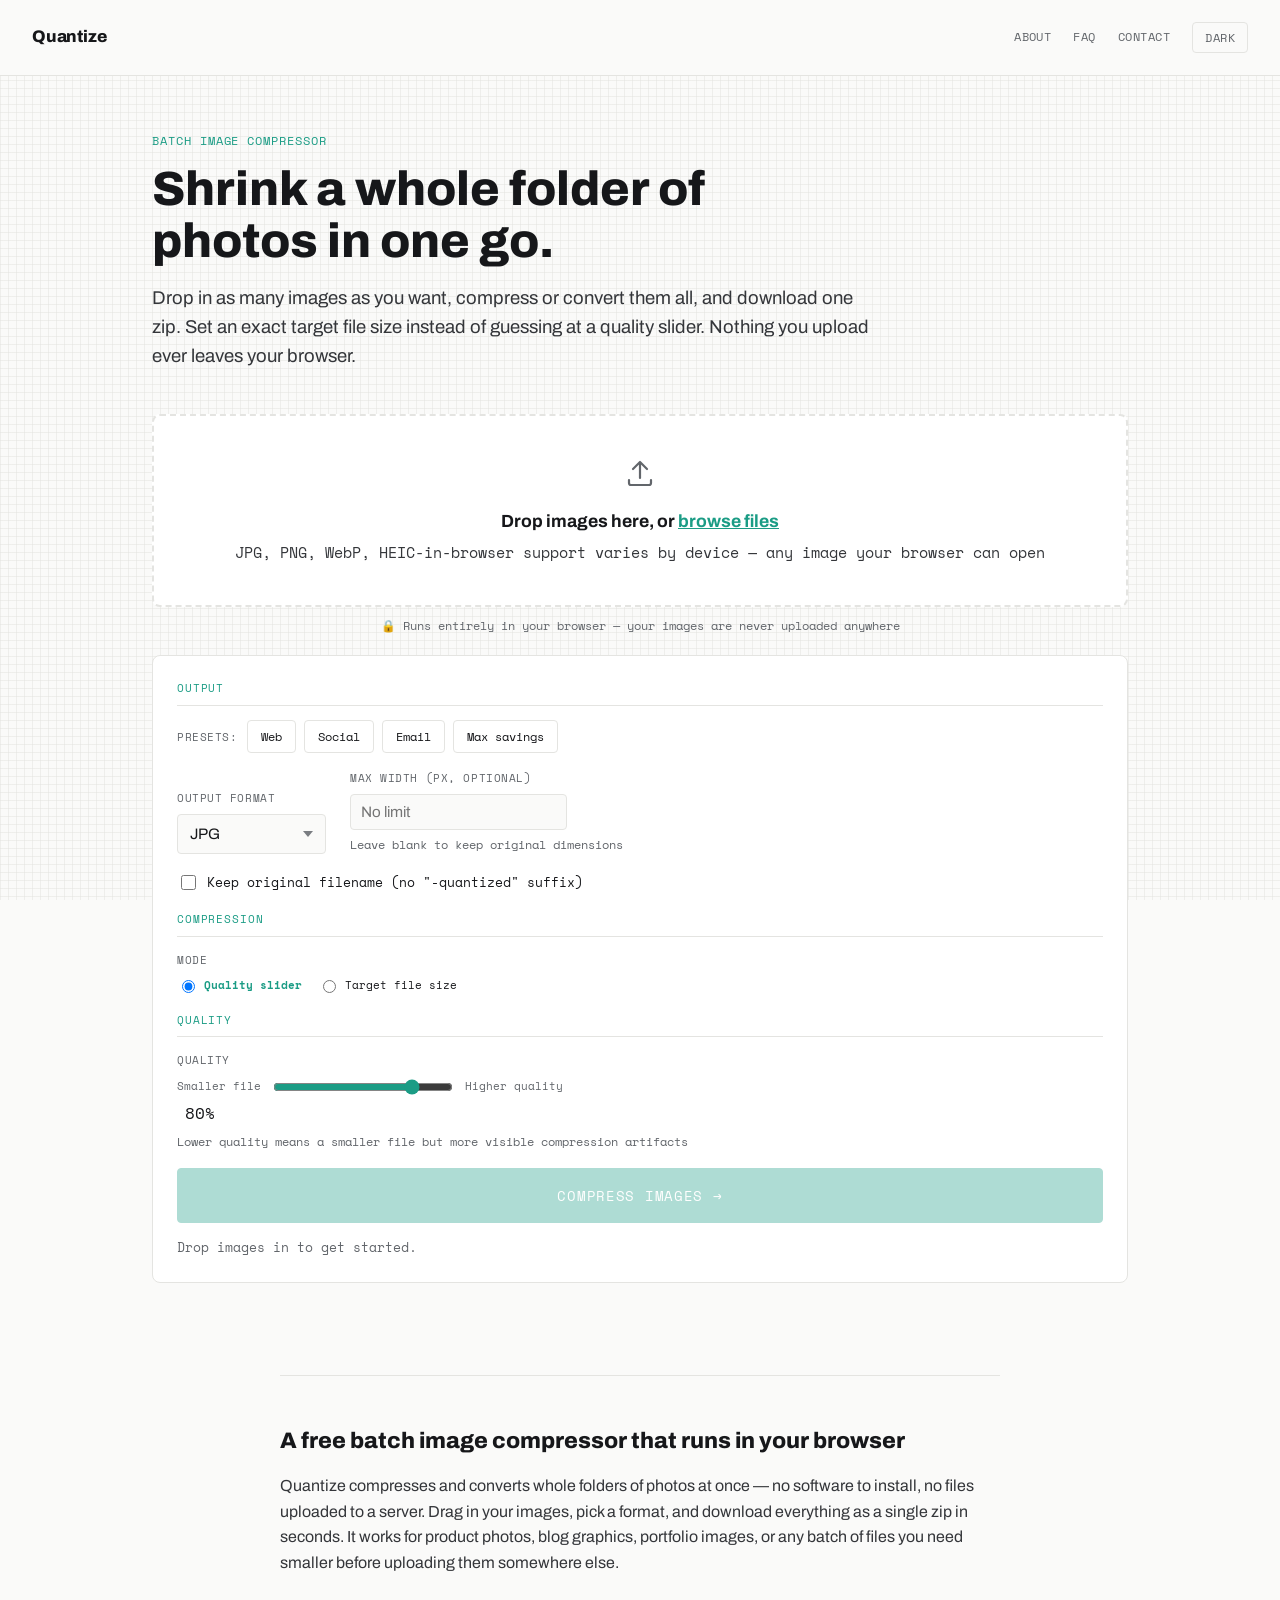
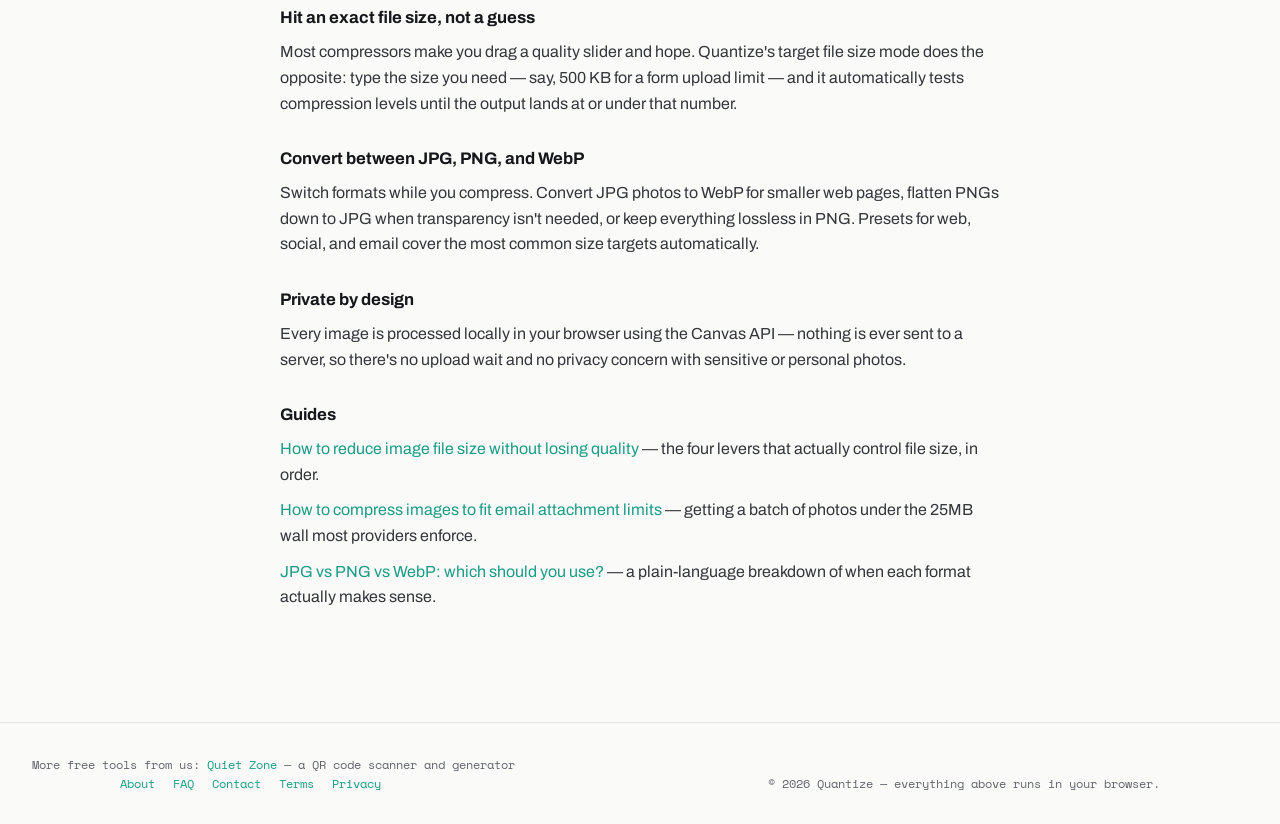
==== commit 1b0ff317: "Add third guide page (reduce file size) and update cross-links" ====
--- a/index.html
+++ b/index.html
@@ -274,6 +274,7 @@
     <p>Every image is processed locally in your browser using the Canvas API — nothing is ever sent to a server, so there's no upload wait and no privacy concern with sensitive or personal photos.</p>
 
     <h3>Guides</h3>
+    <p><a href="quantize-guide-reduce-file-size.html">How to reduce image file size without losing quality</a> — the four levers that actually control file size, in order.</p>
     <p><a href="quantize-guide-email-attachments.html">How to compress images to fit email attachment limits</a> — getting a batch of photos under the 25MB wall most providers enforce.</p>
     <p><a href="quantize-guide-jpg-vs-png-vs-webp.html">JPG vs PNG vs WebP: which should you use?</a> — a plain-language breakdown of when each format actually makes sense.</p>
   </section>
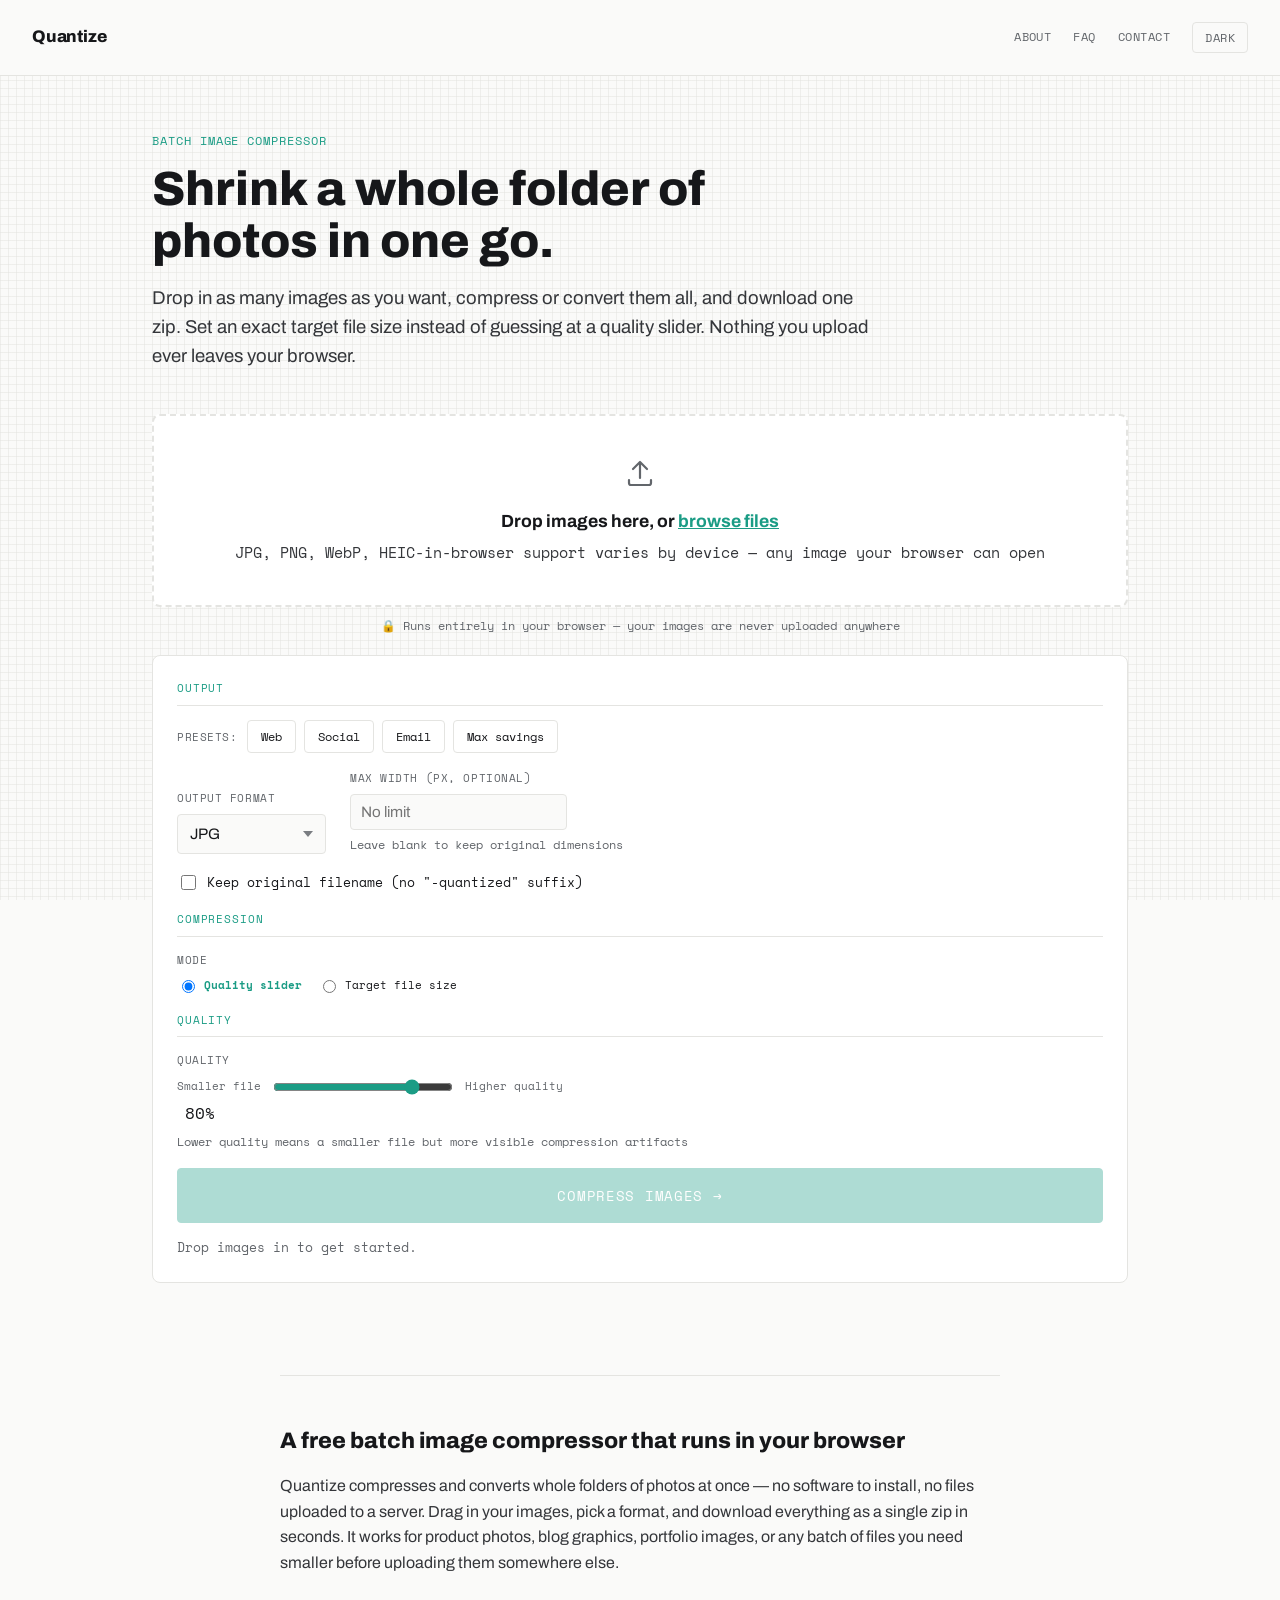
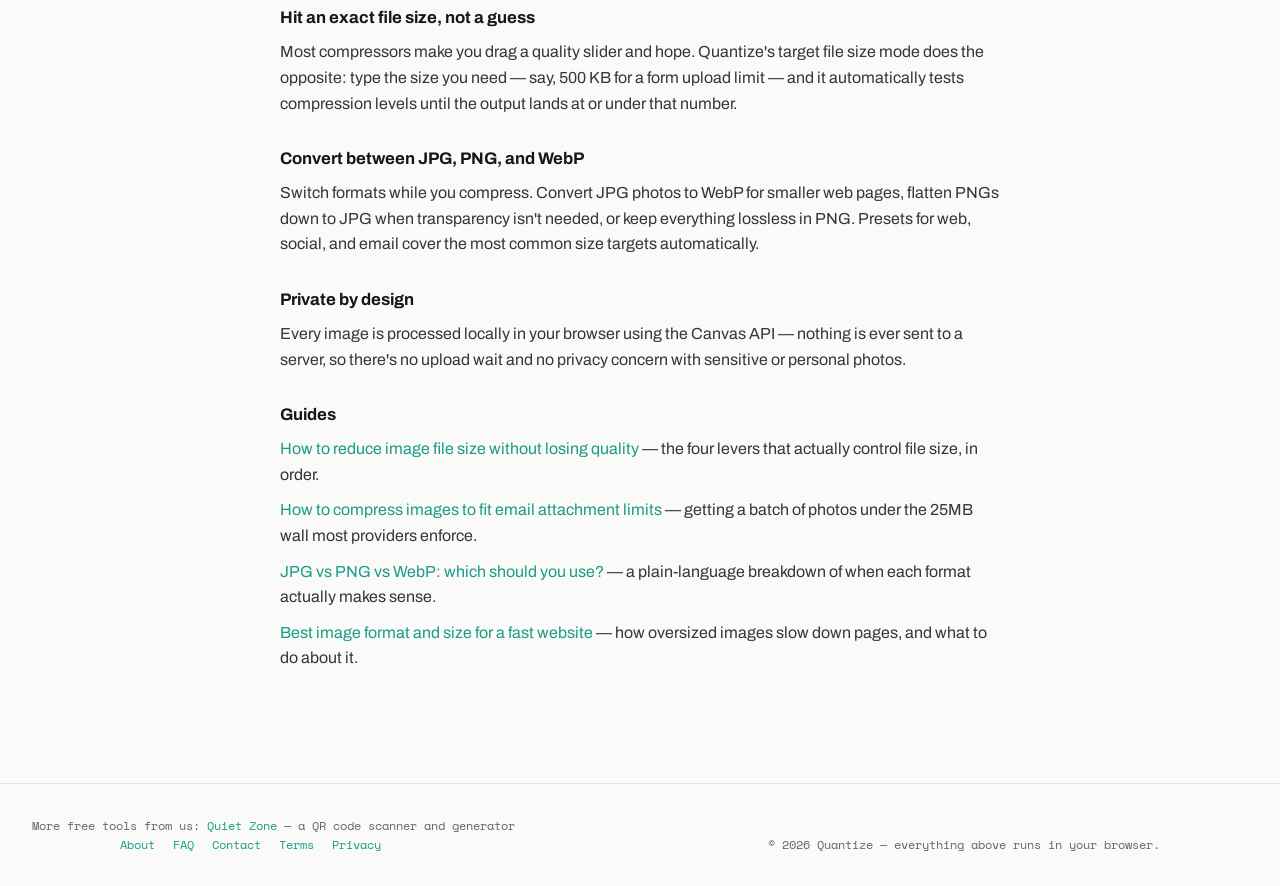
==== commit a39f057b: "Add fourth guide page (website image speed) and update cross-links" ====
--- a/index.html
+++ b/index.html
@@ -277,6 +277,7 @@
     <p><a href="quantize-guide-reduce-file-size.html">How to reduce image file size without losing quality</a> — the four levers that actually control file size, in order.</p>
     <p><a href="quantize-guide-email-attachments.html">How to compress images to fit email attachment limits</a> — getting a batch of photos under the 25MB wall most providers enforce.</p>
     <p><a href="quantize-guide-jpg-vs-png-vs-webp.html">JPG vs PNG vs WebP: which should you use?</a> — a plain-language breakdown of when each format actually makes sense.</p>
+    <p><a href="quantize-guide-website-image-speed.html">Best image format and size for a fast website</a> — how oversized images slow down pages, and what to do about it.</p>
   </section>
 </main>
 
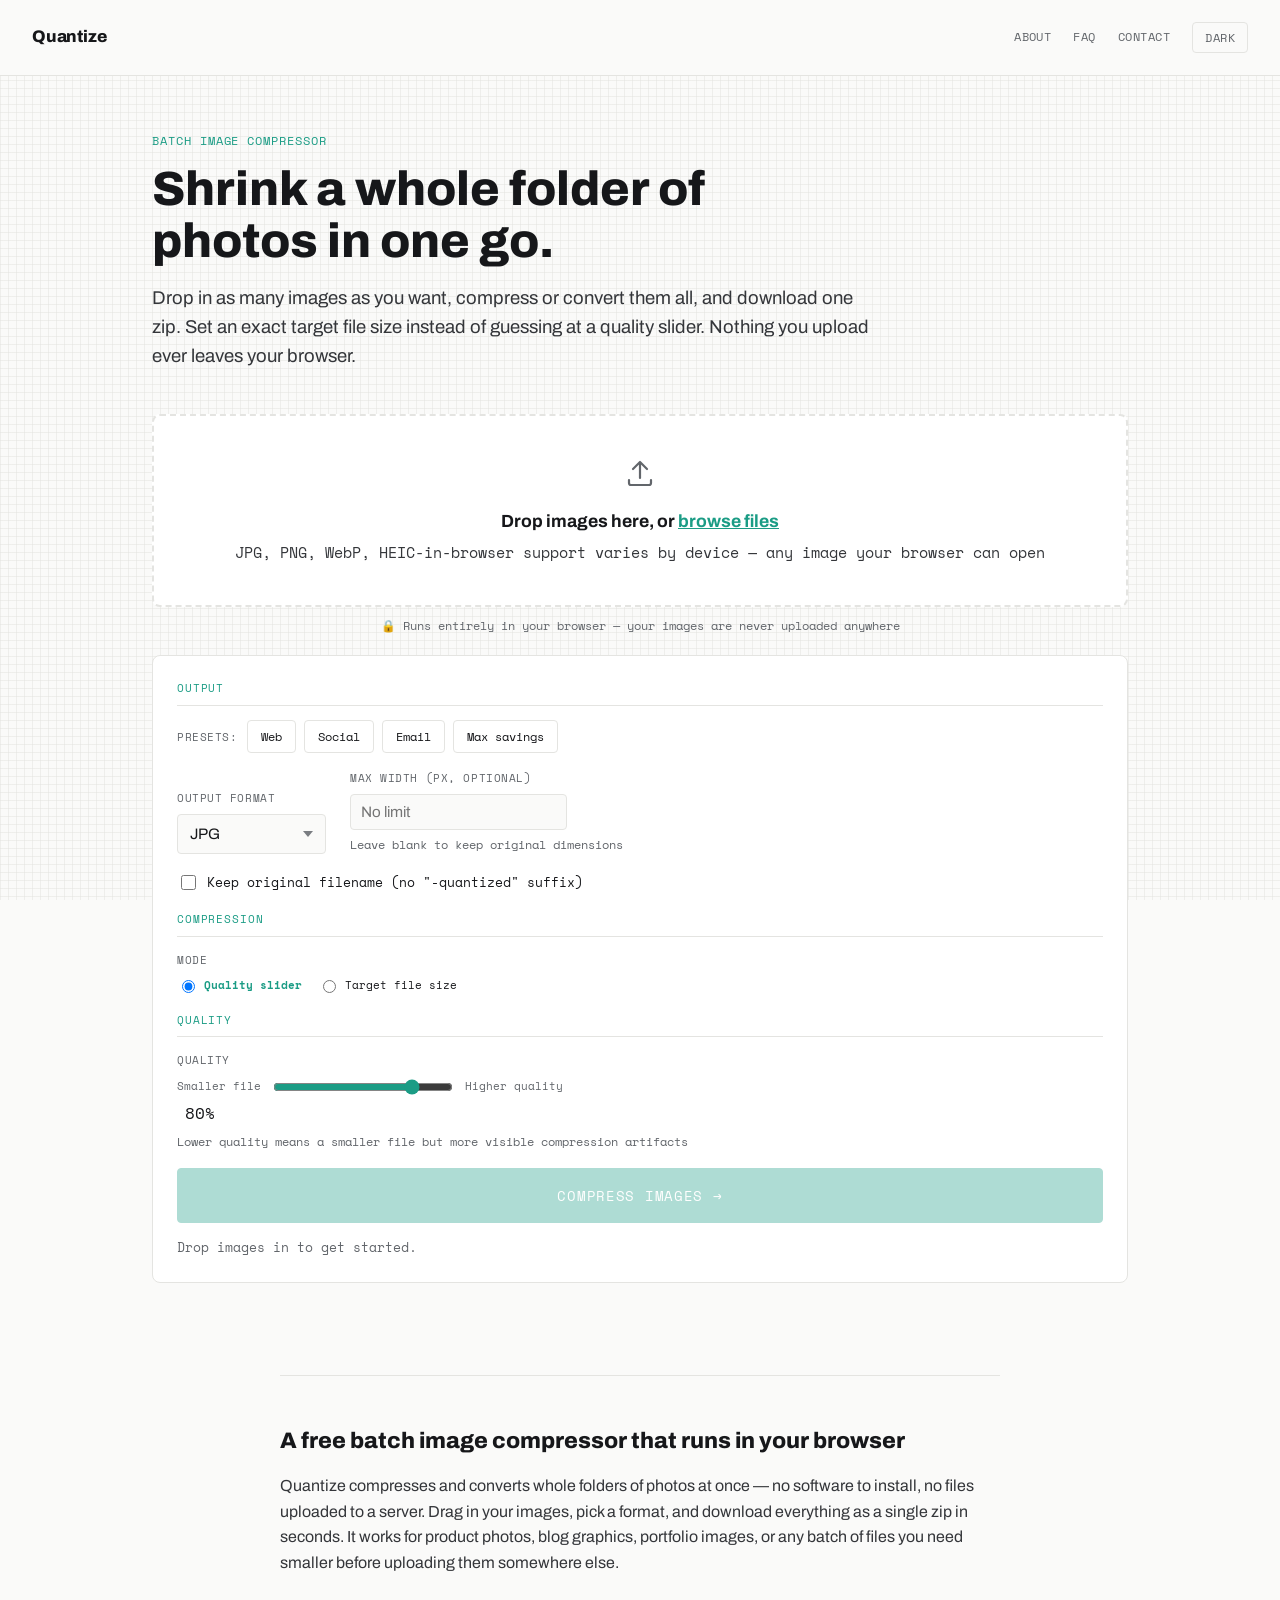
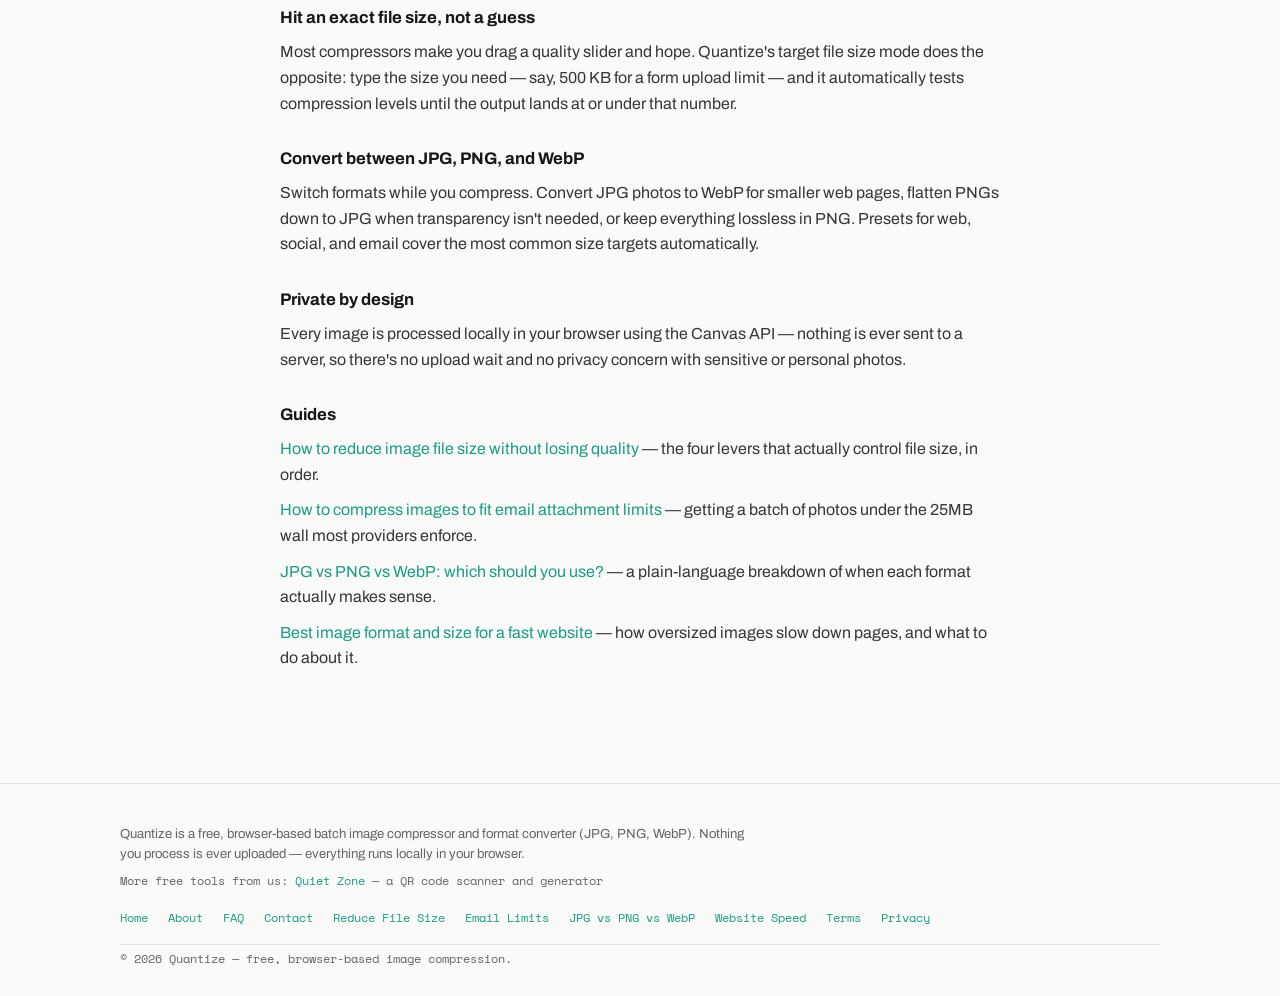
==== commit a96f141d: "Complete AdSense readiness: full ToS/Privacy, sitewide footer + AdSense tag on every page, sitemap r" ====
--- a/index.html
+++ b/index.html
@@ -22,7 +22,7 @@
 })();
 </script>
 <title>Quantize — Compress, resize, and convert images in bulk</title>
-<meta name="description" content="Drop in a batch of images, compress them all, and download one zip. Hit an exact target file size automatically, or convert between JPG, WebP, and PNG. Runs entirely in your browser.">
+<meta name="description" content="Drop in a batch of images, compress them all, and download one zip. Hit an exact target size, or convert between JPG, WebP, and PNG.">
 <meta property="og:type" content="website">
 <meta property="og:url" content="https://quantizeapp.com/">
 <link rel="canonical" href="https://quantizeapp.com/">
@@ -287,16 +287,24 @@
 </div>
 
 <footer>
-<p class="network-links">More free tools from us: <a href="https://usequietzone.com">Quiet Zone</a> — a QR code scanner and generator</p>
   <div class="foot-inner">
-    <nav>
+    <div class="foot-main">
+      <p class="foot-about">Quantize is a free, browser-based batch image compressor and format converter (JPG, PNG, WebP). Nothing you process is ever uploaded — everything runs locally in your browser.</p>
+      <p class="network-links">More free tools from us: <a href="https://usequietzone.com">Quiet Zone</a> — a QR code scanner and generator</p>
+    </div>
+    <nav aria-label="Footer">
+      <a href="index.html">Home</a>
       <a href="quantize-about.html">About</a>
       <a href="quantize-faq.html">FAQ</a>
       <a href="quantize-contact.html">Contact</a>
+      <a href="quantize-guide-reduce-file-size.html">Reduce File Size</a>
+      <a href="quantize-guide-email-attachments.html">Email Limits</a>
+      <a href="quantize-guide-jpg-vs-png-vs-webp.html">JPG vs PNG vs WebP</a>
+      <a href="quantize-guide-website-image-speed.html">Website Speed</a>
       <a href="quantize-terms.html">Terms</a>
       <a href="quantize-privacy.html">Privacy</a>
     </nav>
-    <p>© 2026 Quantize — everything above runs in your browser.</p>
+    <p class="foot-copy">© 2026 Quantize — free, browser-based image compression.</p>
   </div>
 </footer>
 
--- a/quantize-styles.css
+++ b/quantize-styles.css
@@ -407,10 +407,15 @@
 .compare-col:first-child .compare-label, .results-preview-col:first-child .compare-label { color: var(--before); }
 .compare-col:last-child .compare-label, .results-preview-col:last-child .compare-label { color: var(--after); }
 
-footer { border-top: 1px solid var(--line); padding: 32px; margin-top: 40px; background: var(--paper); }
-footer .foot-inner { max-width: 1040px; margin: 0 auto; display: flex; justify-content: space-between; align-items: center; flex-wrap: wrap; gap: 12px; }
-footer nav { display: flex; gap: 18px; font-family: var(--mono); font-size: .76rem; }
+/* Footer */
+footer { border-top: 1px solid var(--line); padding: 40px 32px 28px; margin-top: 40px; background: var(--paper); }
+footer .foot-inner { max-width: 1040px; margin: 0 auto; display: flex; flex-direction: column; gap: 18px; }
+footer .foot-main { display: flex; flex-direction: column; gap: 6px; }
+footer .foot-about { font-family: var(--body); font-size: .82rem; line-height: 1.55; color: var(--muted); margin: 0; max-width: 640px; }
+footer .network-links { margin: 0; }
+footer nav { display: flex; flex-wrap: wrap; gap: 12px 20px; font-family: var(--mono); font-size: .76rem; }
 footer p { color: var(--muted); font-size: .76rem; margin: 0; font-family: var(--mono); }
+footer p.foot-copy { padding-top: 4px; border-top: 1px solid var(--line); }
 
 /* SEO content block (homepage, below the tool) */
 .seo-content { max-width: 720px; margin: 0 auto; padding: 48px 0 72px; border-top: 1px solid var(--line); }
@@ -424,6 +429,7 @@
 .legal h1 { font-family: var(--display); font-weight: 800; font-size: 2rem; margin-bottom: 6px; }
 .legal .updated { font-family: var(--mono); font-size: .76rem; color: var(--muted); margin-bottom: 36px; }
 .legal h2 { font-family: var(--display); font-weight: 700; font-size: 1.15rem; margin-top: 34px; }
+.legal h3 { font-family: var(--display); font-weight: 700; font-size: .98rem; margin-top: 22px; }
 .legal p, .legal li { color: var(--body-text); }
 .legal ul { padding-left: 20px; }
 
@@ -458,6 +464,7 @@
   .compare-panel.visible { grid-template-columns: 1fr; }
   .results-preview { grid-template-columns: 1fr; max-width: 100%; }
   .preview-actions { margin-left: 0; width: 100%; justify-content: flex-end; }
+  footer { padding: 32px 18px 24px; }
 }
 
 /* Full-size preview lightbox */
